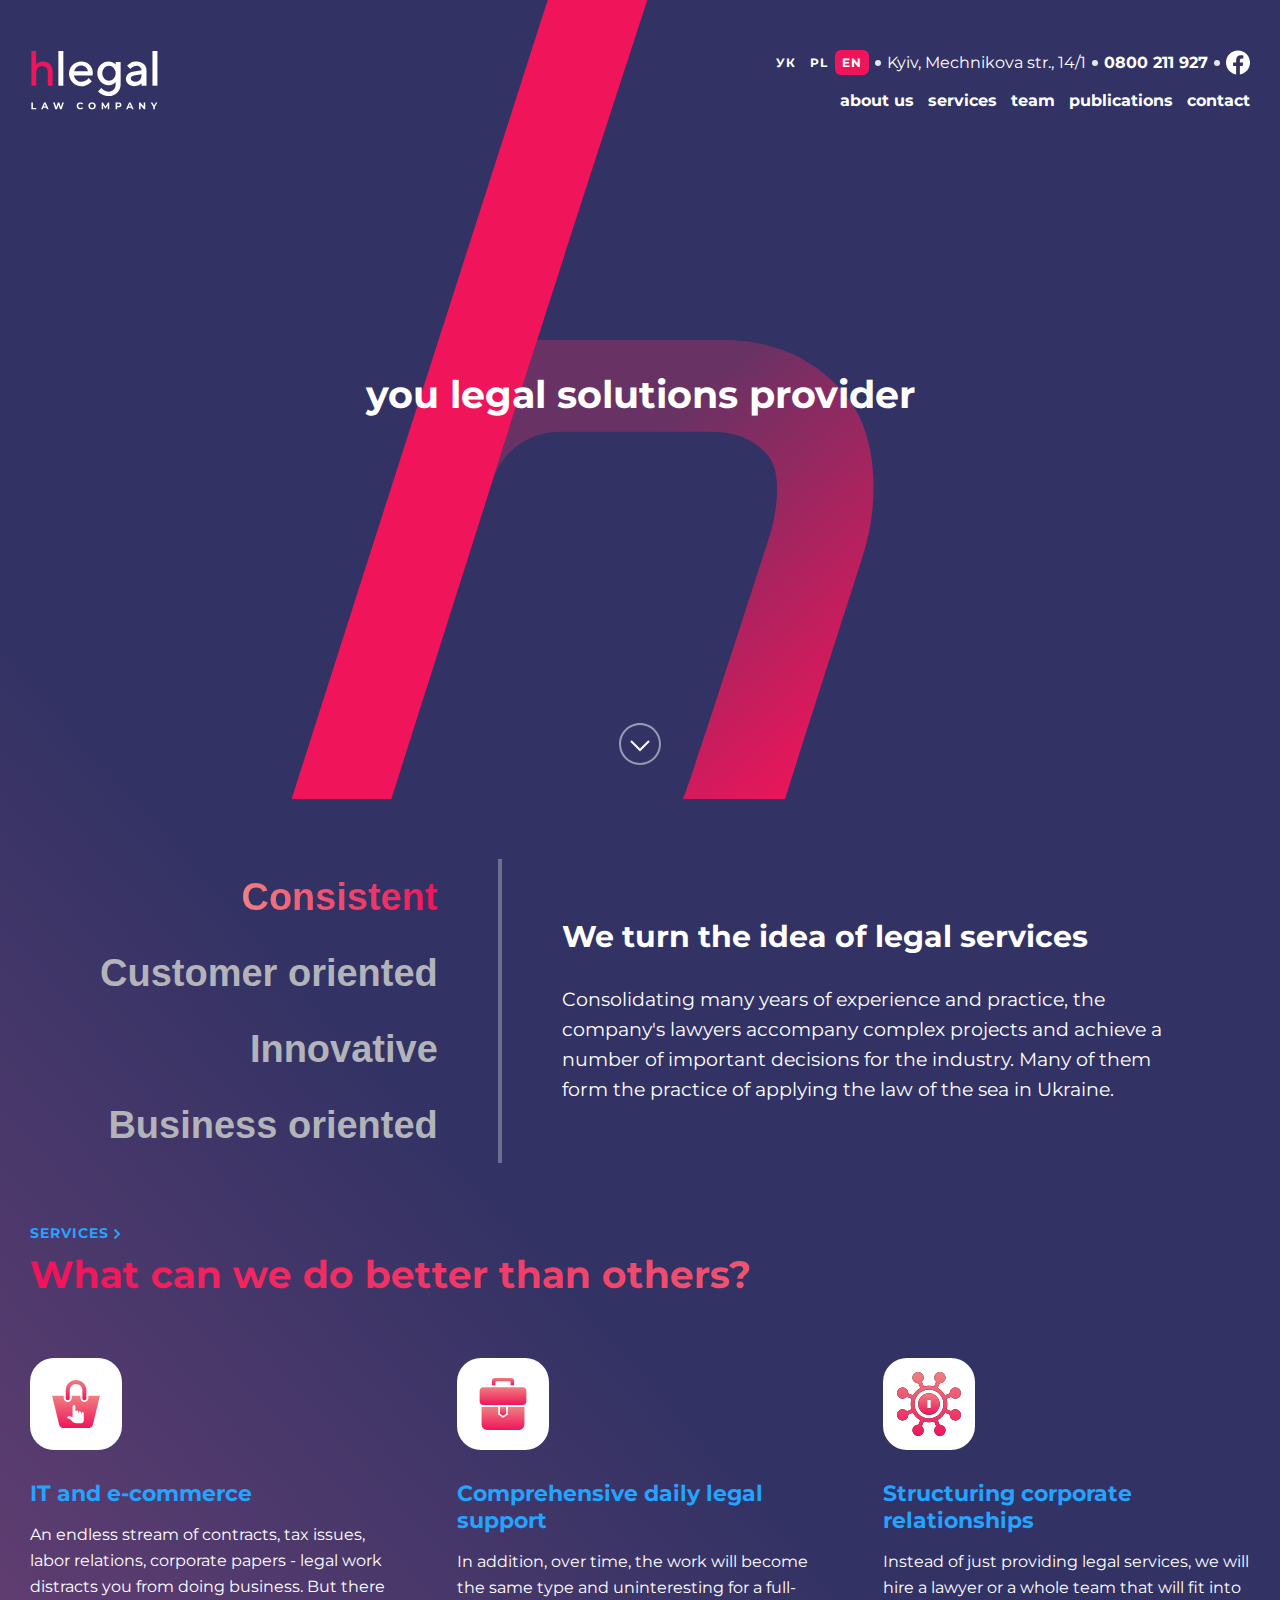
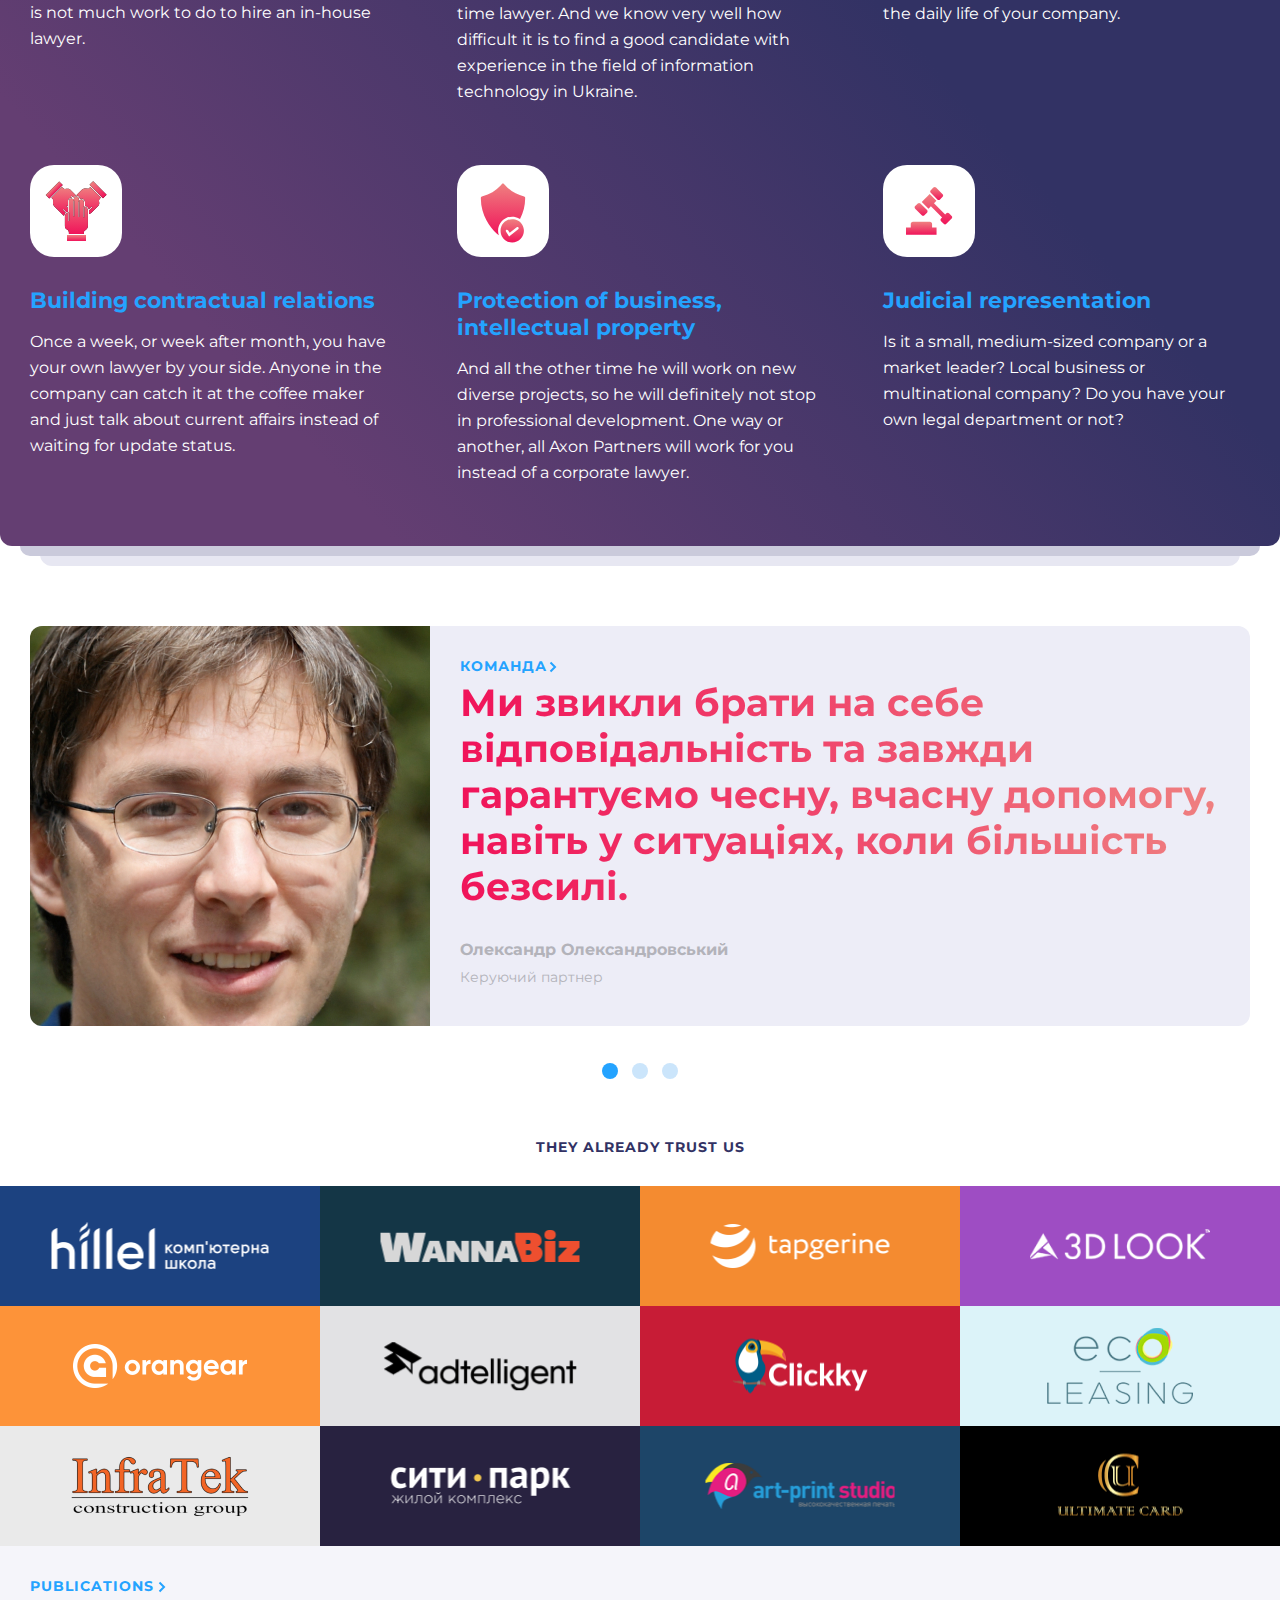
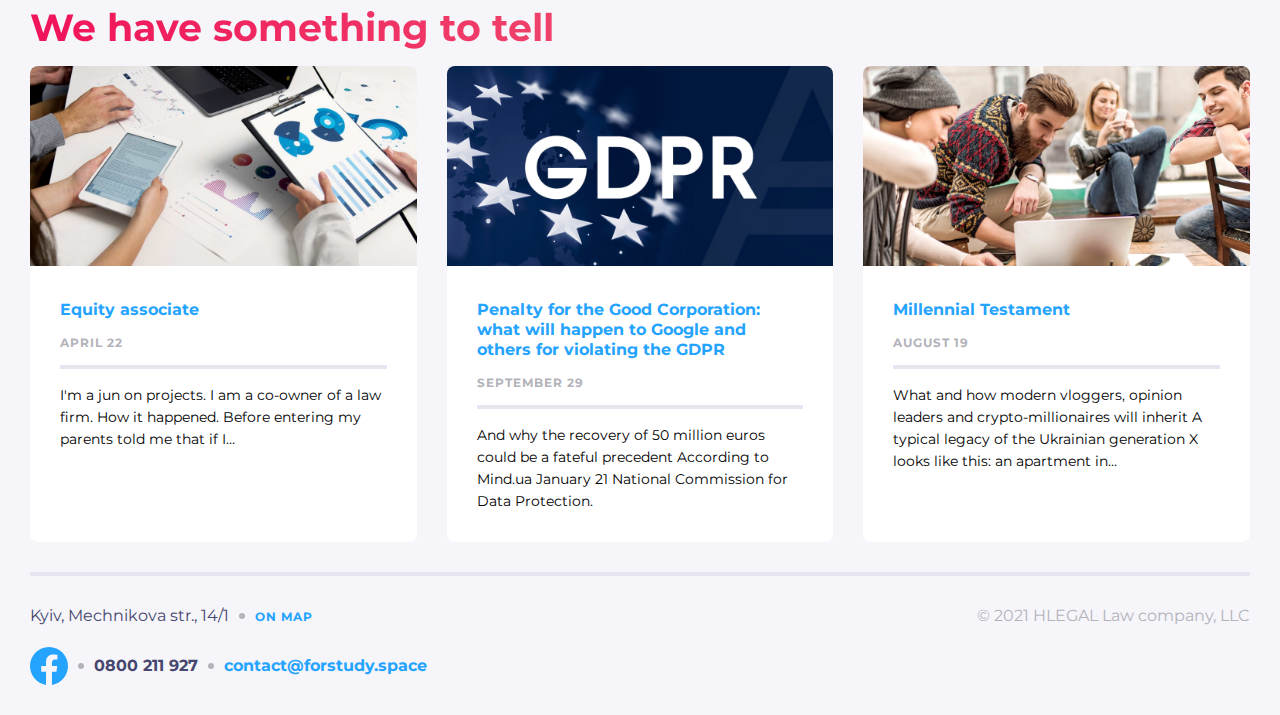
==== app/index.html @ 71f4fd81 "first commit" ====
<!DOCTYPE html>
<html lang="en">
    <head>
        <meta charset="UTF-8" />
        <meta http-equiv="X-UA-Compatible" content="IE=edge" />
        <meta name="viewport" content="width=device-width, initial-scale=1.0" />
        <link rel="stylesheet" href="css/style.css" />
        <title>hlegal</title>
    </head>
    <body class="body">
        <div class="top-gradient-wrap top-gradient-wrap_img">
            <header class="header header_on-dark container container_md">
                <div class="header__top-line header__top-line_on-dark">
                    <ul class="header__lang">
                        <li class="header__lang-item">
                            <a
                                class="header__lang-link header__lang-link_on-dark"
                                href="#"
                                >ук</a
                            >
                        </li>
                        <li class="header__lang-item">
                            <a
                                class="header__lang-link header__lang-link_on-dark"
                                href="#"
                                >pl</a
                            >
                        </li>
                        <li class="header__lang-item">
                            <a
                                class="header__lang-link header__lang-link_on-dark active"
                                href="#"
                                >en</a
                            >
                        </li>
                    </ul>
                    <div
                        class="dot-separator address address_white header__address"
                    >
                        Kyiv, Mechnikova str., 14/1
                    </div>
                    <div class="dot-separator">
                        <a href="tel:0800211927" class="phone phone_white"
                            >0800 211 927</a
                        >
                    </div>
                    <div class="dot-separator header__fb-icon">
                        <a href="#">
                            <svg
                                width="24"
                                height="25"
                                viewBox="0 0 24 25"
                                fill="none"
                                xmlns="http://www.w3.org/2000/svg"
                            >
                                <path
                                    d="M24 12.5733C24 5.90541 18.6274 0.5 12 0.5C5.37258 0.5 0 5.90541 0 12.5733C0 18.5995 4.38823 23.5943 10.125 24.5V16.0633H7.07813V12.5733H10.125V9.91343C10.125 6.88755 11.9165 5.21615 14.6576 5.21615C15.9705 5.21615 17.3438 5.45195 17.3438 5.45195V8.42313H15.8306C14.3399 8.42313 13.875 9.35379 13.875 10.3086V12.5733H17.2031L16.6711 16.0633H13.875V24.5C19.6118 23.5943 24 18.5995 24 12.5733Z"
                                    fill="white"
                                />
                            </svg>
                        </a>
                    </div>
                </div>
                <div class="header__logo-box">
                    <a href="index.html" class="header__logo">
                        <img
                            class="img-responsive"
                            src="img/logo-white.svg"
                            alt="logo"
                        />
                    </a>
                </div>
                <nav class="header__menu">
                    <button
                        type="button"
                        class="btn-burger btn-burger_white"
                    ></button>
                    <div class="header__menu-list">
                        <ul class="header__menu-list-wrap">
                            <li class="header__menu-item header__menu-item_pt">
                                <a
                                    class="header__menu-link header__menu-link_on-dark"
                                    href="about.html"
                                    >about us</a
                                >
                            </li>
                            <li class="header__menu-item">
                                <a
                                    class="header__menu-link header__menu-link_on-dark"
                                    href="services.html"
                                    >services</a
                                >
                            </li>
                            <li class="header__menu-item">
                                <a
                                    class="header__menu-link header__menu-link_on-dark"
                                    href="team.html"
                                    >team</a
                                >
                            </li>
                            <li class="header__menu-item">
                                <a
                                    class="header__menu-link header__menu-link_on-dark"
                                    href="#"
                                    >publications</a
                                >
                            </li>
                            <li class="header__menu-item header__menu-item_pb">
                                <a
                                    class="header__menu-link header__menu-link_on-dark"
                                    href="contact.html"
                                    >contact</a
                                >
                            </li>
                        </ul>
                    </div>
                </nav>
            </header>
            <div class="container container_sm">
                <section class="top-section">
                    <h1 class="top-section__title">
                        you legal solutions provider
                    </h1>
                    <a class="top-section__scroll-link" href="#qualities">
                        <svg
                            width="42"
                            height="42"
                            viewBox="0 0 42 42"
                            fill="none"
                            xmlns="http://www.w3.org/2000/svg"
                        >
                            <g clip-path="url(#clip0_22728_11883)">
                                <path
                                    class="path"
                                    opacity="0.5"
                                    fill-rule="evenodd"
                                    clip-rule="evenodd"
                                    d="M21 40C31.4934 40 40 31.4934 40 21C40 10.5066 31.4934 2 21 2C10.5066 2 2 10.5066 2 21C2 31.4934 10.5066 40 21 40ZM21 42C32.598 42 42 32.598 42 21C42 9.40202 32.598 0 21 0C9.40202 0 0 9.40202 0 21C0 32.598 9.40202 42 21 42Z"
                                    fill="white"
                                />
                                <path
                                    class="path"
                                    fill-rule="evenodd"
                                    clip-rule="evenodd"
                                    d="M11.293 18.7072L12.7072 17.293L21.0001 25.5859L29.293 17.293L30.7072 18.7072L21.0001 28.4143L11.293 18.7072Z"
                                    fill="white"
                                />
                            </g>
                            <defs>
                                <clipPath id="clip0_22728_11883">
                                    <rect width="42" height="42" fill="white" />
                                </clipPath>
                            </defs>
                        </svg>
                    </a>
                </section>
                <section class="qualities" id="qualities">
                    <h2 class="visually-hidden">Our qualities</h2>
                    <div class="qualities__tab-switcher">
                        <button class="qualities__button active" type="button">
                            Consistent
                        </button>
                        <button class="qualities__button" type="button">
                            Customer oriented
                        </button>
                        <button class="qualities__button" type="button">
                            Innovative
                        </button>
                        <button class="qualities__button" type="button">
                            Business oriented
                        </button>
                    </div>
                    <div class="qualities__tab-content-wrap">
                        <article class="qualities__tab-content active">
                            <h3 class="qualities__tab-title">
                                We turn the idea of legal services
                            </h3>
                            <p class="qualities__tab-text">
                                Consolidating many years of experience and
                                practice, the company's lawyers accompany
                                complex projects and achieve a number of
                                important decisions for the industry. Many of
                                them form the practice of applying the law of
                                the sea in Ukraine.
                            </p>
                        </article>
                        <article class="qualities__tab-content">
                            <h3 class="qualities__tab-title">
                                We turn the idea of legal services
                            </h3>
                            <p class="qualities__tab-text">
                                Consolidating many years of experience and
                                practice, the company's lawyers accompany
                                complex projects and achieve a number of
                                important decisions for the industry. Many of
                                them form the practice of applying the law of
                                the sea in Ukraine.
                            </p>
                        </article>
                        <article class="qualities__tab-content">
                            <h3 class="qualities__tab-title">
                                We turn the idea of legal services
                            </h3>
                            <p class="qualities__tab-text">
                                Consolidating many years of experience and
                                practice, the company's lawyers accompany
                                complex projects and achieve a number of
                                important decisions for the industry. Many of
                                them form the practice of applying the law of
                                the sea in Ukraine.
                            </p>
                        </article>
                        <article class="qualities__tab-content">
                            <h3 class="qualities__tab-title">
                                We turn the idea of legal services
                            </h3>
                            <p class="qualities__tab-text">
                                Consolidating many years of experience and
                                practice, the company's lawyers accompany
                                complex projects and achieve a number of
                                important decisions for the industry. Many of
                                them form the practice of applying the law of
                                the sea in Ukraine.
                            </p>
                        </article>
                    </div>
                </section>
                <section class="services">
                    <a class="arrow-link" href="services.html">Services</a>
                    <h2 class="title title_gradient services__title">
                        What can we do better than others?
                    </h2>
                    <ul class="services__wrap">
                        <li class="services__item">
                            <div class="services-icon services-icon_01">
                                <a
                                    class="services__item-link"
                                    href="ecommerce.html"
                                    >IT and e-commerce</a
                                >
                            </div>
                            <p class="services__text">
                                An endless stream of contracts, tax issues,
                                labor relations, corporate papers - legal work
                                distracts you from doing business. But there is
                                not much work to do to hire an in-house lawyer.
                            </p>
                        </li>
                        <li class="services__item">
                            <div class="services-icon services-icon_02">
                                <a class="services__item-link" href="#"
                                    >Comprehensive daily legal support</a
                                >
                            </div>
                            <p class="services__text">
                                In addition, over time, the work will become the
                                same type and uninteresting for a full-time
                                lawyer. And we know very well how difficult it
                                is to find a good candidate with experience in
                                the field of information technology in Ukraine.
                            </p>
                        </li>
                        <li class="services__item">
                            <div class="services-icon services-icon_03">
                                <a class="services__item-link" href="#"
                                    >Structuring corporate relationships</a
                                >
                            </div>
                            <p class="services__text">
                                Instead of just providing legal services, we
                                will hire a lawyer or a whole team that will fit
                                into the daily life of your company.
                            </p>
                        </li>
                        <li class="services__item">
                            <div class="services-icon services-icon_04">
                                <a class="services__item-link" href="#"
                                    >Building contractual relations</a
                                >
                            </div>
                            <p class="services__text">
                                Once a week, or week after month, you have your
                                own lawyer by your side. Anyone in the company
                                can catch it at the coffee maker and just talk
                                about current affairs instead of waiting for
                                update status.
                            </p>
                        </li>
                        <li class="services__item">
                            <div class="services-icon services-icon_05">
                                <a class="services__item-link" href="#"
                                    >Protection of business, intellectual
                                    property</a
                                >
                            </div>
                            <p class="services__text">
                                And all the other time he will work on new
                                diverse projects, so he will definitely not stop
                                in professional development. One way or another,
                                all Axon Partners will work for you instead of a
                                corporate lawyer.
                            </p>
                        </li>
                        <li class="services__item">
                            <div class="services-icon services-icon_06">
                                <a class="services__item-link" href="#"
                                    >Judicial representation</a
                                >
                            </div>
                            <p class="services__text">
                                Is it a small, medium-sized company or a market
                                leader? Local business or multinational company?
                                Do you have your own legal department or not?
                            </p>
                        </li>
                    </ul>
                </section>
            </div>
        </div>
        <main>
            <section class="team container container_sm">
                <h2 class="visually-hidden">Команда</h2>
                <ul class="team__slider">
                    <li class="team__slider-item active">
                        <img
                            class="team__slider-img img-fit-cover"
                            src="img/team-1.jpg"
                            alt="photo of a man"
                        />
                        <div class="team__slider-content">
                            <a class="arrow-link arrow-link_no-marg" href="#"
                                >Команда</a
                            >
                            <p class="title title_gradient team__slider-text">
                                Ми звикли брати на себе відповідальність та
                                завжди гарантуємо чесну, вчасну допомогу, навіть
                                у ситуаціях, коли більшість безсилі.
                            </p>
                            <p class="team__person-name">
                                Олександр Олександровський
                            </p>
                            <p class="team__person-info">Керуючий партнер</p>
                        </div>
                    </li>
                    <li class="team__slider-item">
                        <img
                            class="team__slider-img img-fit-cover"
                            src="img/team-1.jpg"
                            alt="photo of a man"
                        />
                        <div class="team__slider-content">
                            <a class="arrow-link arrow-link_no-marg" href="#"
                                >Команда</a
                            >
                            <p class="team__slider-text">
                                Ми звикли брати на себе відповідальність та
                                завжди гарантуємо чесну, вчасну допомогу, навіть
                                у ситуаціях, коли більшість безсилі.
                            </p>
                            <p class="team__person-name">
                                Олександр Олександровський
                            </p>
                            <p class="team__person-info">Керуючий партнер</p>
                        </div>
                    </li>
                    <li class="team__slider-item">
                        <img
                            class="team__slider-img img-fit-cover"
                            src="img/team-1.jpg"
                            alt="photo of a man"
                        />
                        <div class="team__slider-content">
                            <a class="arrow-link arrow-link_no-marg" href="#"
                                >Команда</a
                            >
                            <p class="team__slider-text">
                                Ми звикли брати на себе відповідальність та
                                завжди гарантуємо чесну, вчасну допомогу, навіть
                                у ситуаціях, коли більшість безсилі.
                            </p>
                            <p class="team__person-name">
                                Олександр Олександровський
                            </p>
                            <p class="team__person-info">Керуючий партнер</p>
                        </div>
                    </li>
                </ul>
                <ul class="dots">
                    <li class="dots__item active">
                        <button class="dots__button" type="button">1</button>
                    </li>
                    <li class="dots__item">
                        <button class="dots__button" type="button">2</button>
                    </li>
                    <li class="dots__item">
                        <button class="dots__button" type="button">3</button>
                    </li>
                </ul>
            </section>
            <section class="clients container container_lg">
                <h2 class="title title_sm-uppercase">They already trust us</h2>
                <ul class="clients__list">
                    <li class="clients__item clients__item_01">
                        <img
                            class="clients__img-logo img-responsive"
                            src="img/hillel-logo.png"
                            width="217px"
                            height="48px"
                            alt="logo of Hillel"
                        />
                    </li>
                    <li class="clients__item clients__item_02">
                        <img
                            class="clients__img-logo img-responsive"
                            src="img/wannabiz-logo.png"
                            width="199px"
                            height="32px"
                            alt="logo of WannaBiz"
                        />
                    </li>
                    <li class="clients__item clients__item_03">
                        <img
                            class="clients__img-logo img-responsive"
                            src="img/tapgerine-logo.png"
                            width="179px"
                            height="44px"
                            alt="logo of Tapgerine"
                        />
                    </li>
                    <li class="clients__item clients__item_04">
                        <img
                            class="clients__img-logo img-responsive"
                            src="img/3dlook-logo.png"
                            width="180px"
                            height="42px"
                            alt="logo of 3D LOOK"
                        />
                    </li>
                    <li class="clients__item clients__item_05">
                        <img
                            class="clients__img-logo img-responsive"
                            src="img/orangear-logo.png"
                            width="174px"
                            height="44px"
                            alt="logo of Orangear"
                        />
                    </li>
                    <li class="clients__item clients__item_06">
                        <img
                            class="clients__img-logo img-responsive"
                            src="img/adtelligent-logo.png"
                            width="194px"
                            height="48px"
                            alt="logo of Adtelligent"
                        />
                    </li>
                    <li class="clients__item clients__item_07 hide">
                        <img
                            class="clients__img-logo img-responsive"
                            src="img/clickky-logo.png"
                            width="138px"
                            height="61px"
                            alt="logo of Clickky"
                        />
                    </li>
                    <li class="clients__item clients__item_08 hide">
                        <img
                            class="clients__img-logo img-responsive"
                            src="img/ecoleasing-logo.png"
                            width="146px"
                            height="76px"
                            alt="logo of Eco Leasing"
                        />
                    </li>
                    <li class="clients__item clients__item_09 hide">
                        <img
                            class="clients__img-logo img-responsive"
                            src="img/infratek-logo.png"
                            width="182px"
                            height="60px"
                            alt="logo of InfraTek"
                        />
                    </li>
                    <li class="clients__item clients__item_10 hide">
                        <img
                            class="clients__img-logo img-responsive"
                            src="img/citypark-logo.png"
                            width="181px"
                            height="38px"
                            alt="logo of City Park"
                        />
                    </li>
                    <li class="clients__item clients__item_11 hide">
                        <img
                            class="clients__img-logo img-responsive"
                            src="img/artprint-logo.png"
                            width="189px"
                            height="46px"
                            alt="logo of Art-Print Studio"
                        />
                    </li>
                    <li class="clients__item clients__item_12 hide">
                        <img
                            class="clients__img-logo img-responsive"
                            src="img/ultimate-logo.png"
                            width="152px"
                            height="95px"
                            alt="logo of Ultimate Card"
                        />
                    </li>
                </ul>
            </section>
            <section class="publications">
                <div class="container container_sm">
                    <a href="#" class="arrow-link">Publications</a>
                    <h2 class="title title_gradient publications__title">
                        We have something to tell
                    </h2>
                    <ul class="publications__list">
                        <li class="publications__item-wrap">
                            <div class="publications__item">
                                <img
                                    class="publications__img img-fit-cover"
                                    src="img/publication-1.jpg"
                                    width="1000px"
                                    height="600px"
                                    alt="image of people working on a team project"
                                />
                                <div class="publications__text-wrap">
                                    <a href="" class="publications__link"
                                        >Equity associate</a
                                    >
                                    <p class="publications__date">April 22</p>
                                    <p class="publications__text">
                                        I'm a jun on projects. I am a co-owner
                                        of a law firm. How it happened. Before
                                        entering my parents told me that if I…
                                    </p>
                                </div>
                            </div>
                        </li>
                        <li class="publications__item-wrap">
                            <div class="publications__item">
                                <img
                                    class="publications__img img-fit-cover"
                                    src="img/publication-2.jpg"
                                    width="1000px"
                                    height="600px"
                                    alt="GDPR text"
                                />
                                <div class="publications__text-wrap">
                                    <a href="" class="publications__link"
                                        >Penalty for the Good Corporation: what
                                        will happen to Google and others for
                                        violating the GDPR</a
                                    >
                                    <p class="publications__date">
                                        September 29
                                    </p>
                                    <p class="publications__text">
                                        And why the recovery of 50 million euros
                                        could be a fateful precedent According
                                        to Mind.ua January 21 National
                                        Commission for Data Protection.
                                    </p>
                                </div>
                            </div>
                        </li>
                        <li
                            class="publications__item-wrap publications__item-wrap_03"
                        >
                            <div class="publications__item">
                                <img
                                    class="publications__img img-fit-cover"
                                    src="img/publication-3.jpg"
                                    width="1000px"
                                    height="600px"
                                    alt="image of people working on a team project"
                                />
                                <div class="publications__text-wrap">
                                    <a href="" class="publications__link"
                                        >Millennial Testament</a
                                    >
                                    <p class="publications__date">August 19</p>
                                    <p class="publications__text">
                                        What and how modern vloggers, opinion
                                        leaders and crypto-millionaires will
                                        inherit A typical legacy of the
                                        Ukrainian generation X looks like this:
                                        an apartment in…
                                    </p>
                                </div>
                            </div>
                        </li>
                    </ul>
                </div>
            </section>
        </main>
        <footer class="footer">
            <div class="container container_sm">
                <div class="footer__box">
                    <div class="footer__wrap">
                        <div class="footer__address-item">
                            <p class="address address_dark-blue">
                                Kyiv, Mechnikova str., 14/1
                            </p>
                            <div
                                class="dot-separator dot-separator_dark-grey footer__map-link"
                            >
                                <a href="#">On map</a>
                            </div>
                        </div>
                        <div class="footer__contact-item">
                            <div class="footer__fb-link">
                                <a href="#">
                                    <svg
                                        width="38"
                                        height="38"
                                        viewBox="0 0 38 38"
                                        fill="none"
                                        xmlns="http://www.w3.org/2000/svg"
                                    >
                                        <g clip-path="url(#clip0_22721_8205)">
                                            <path
                                                d="M38 19.1161C38 8.55857 29.4934 0 19 0C8.50658 0 0 8.55857 0 19.1161C0 28.6575 6.94803 36.5659 16.0312 38V24.6419H11.207V19.1161H16.0312V14.9046C16.0312 10.1136 18.8678 7.46723 23.2078 7.46723C25.2866 7.46723 27.4609 7.84059 27.4609 7.84059V12.545H25.0651C22.7048 12.545 21.9688 14.0185 21.9688 15.5302V19.1161H27.2383L26.3959 24.6419H21.9688V38C31.052 36.5659 38 28.6575 38 19.1161Z"
                                                fill="#24A3FF"
                                            />
                                        </g>
                                        <defs>
                                            <clipPath id="clip0_22721_8205">
                                                <rect
                                                    width="38"
                                                    height="38"
                                                    fill="white"
                                                />
                                            </clipPath>
                                        </defs>
                                    </svg>
                                </a>
                            </div>
                            <div class="dot-separator dot-separator_dark-grey">
                                <a
                                    href="tel:0800211927"
                                    class="phone phone_dark-blue footer__phone"
                                    >0800 211 927</a
                                >
                            </div>
                            <div class="dot-separator dot-separator_dark-grey">
                                <a
                                    href="mailto:contact@forstudy.space"
                                    class="email email_sm"
                                    >contact@forstudy.space</a
                                >
                            </div>
                        </div>
                        <p class="footer__copyright-text">
                            © 2021 HLEGAL Law company, LLC
                        </p>
                    </div>
                </div>
            </div>
        </footer>
    </body>
</html>
---- app/css/style.css ----
@font-face {
  font-family: "Montserrat";
  font-style: normal;
  font-weight: 400;
  src: local(""), url("../fonts/montserrat-v25-latin_cyrillic-regular.woff2") format("woff2"), url("../fonts/montserrat-v25-latin_cyrillic-regular.woff") format("woff");
}

@font-face {
  font-family: "Montserrat";
  font-style: normal;
  font-weight: 700;
  src: local(""), url("../fonts/montserrat-v25-latin_cyrillic-700.woff2") format("woff2"), url("../fonts/montserrat-v25-latin_cyrillic-700.woff") format("woff");
}

@font-face {
  font-family: "Montserrat";
  font-style: italic;
  font-weight: 400;
  src: local(""), url("../fonts/montserrat-v25-latin_cyrillic-italic.woff2") format("woff2"), url("../fonts/montserrat-v25-latin_cyrillic-italic.woff") format("woff");
}

@font-face {
  font-family: "Montserrat";
  font-style: italic;
  font-weight: 700;
  src: local(""), url("../fonts/montserrat-v25-latin_cyrillic-700italic.woff2") format("woff2"), url("../fonts/montserrat-v25-latin_cyrillic-700italic.woff") format("woff");
}

* {
  -webkit-box-sizing: border-box;
          box-sizing: border-box;
  margin: 0;
}

html {
  scroll-behavior: smooth;
}

html,
body {
  width: 100%;
}

.body {
  font-family: "Montserrat", "Arial", sans-serif;
  font-style: normal;
  font-weight: 700;
  min-width: 375px;
  display: grid;
  grid-template-rows: -webkit-min-content 1fr -webkit-min-content;
  grid-template-rows: min-content 1fr min-content;
}

.container {
  margin: 0 auto;
  max-width: 1320px;
  min-width: 375px;
  width: 100%;
}

.container_xs {
  padding: 0 60px;
}

.container_sm {
  padding: 0 30px;
}

.container_md {
  padding: 0 15px;
}

@media (min-width: 768px) {
  .container_md {
    padding: 0 30px;
  }
}

.container_lg {
  max-width: 1720px;
}

.img-responsive {
  height: auto;
  max-width: 100%;
}

.img-fit-cover {
  width: 100%;
  -o-object-fit: cover;
     object-fit: cover;
}

.visually-hidden {
  position: absolute;
  width: 1px;
  height: 1px;
  margin: -1px;
  border: 0;
  padding: 0;
  clip: rect(0 0 0 0);
  overflow: hidden;
}

a {
  color: #24a3ff;
  text-decoration: none;
  -webkit-transition-duration: 300ms;
          transition-duration: 300ms;
  -webkit-transition-property: color;
  transition-property: color;
}

a:hover {
  color: #f0145a;
}

.btn-burger {
  background-color: transparent;
  border: none;
  width: 32px;
  height: 32px;
}

.btn-burger:active {
  border-radius: 8px;
}

.btn-burger:focus {
  background-image: url(../img/close-menu.svg);
}

.btn-burger_white {
  background-image: url(../img/hamburger-white.svg);
}

.btn-burger_white:active {
  background-color: rgba(255, 255, 255, 0.2);
}

.btn-burger_dark {
  background-image: url(../img/Hamburger-dark.svg);
}

.btn-burger_dark:active {
  background-color: #e6e6f0;
}

@media (min-width: 768px) {
  .btn-burger {
    display: none;
  }
}

.btn {
  display: block;
  margin: 0 auto;
  background-color: #24a3ff;
  -webkit-box-shadow: 0px 0px 20px rgba(36, 163, 255, 0.5);
          box-shadow: 0px 0px 20px rgba(36, 163, 255, 0.5);
  border: none;
  border-radius: 12px;
  color: #ffffff;
  cursor: pointer;
  font-size: 16px;
  line-height: 20px;
  padding: 18px 30px;
  text-align: center;
  -webkit-transition-duration: 300ms;
          transition-duration: 300ms;
  -webkit-transition-property: background-color;
  transition-property: background-color;
}

.btn:hover {
  background-color: #0085ff;
}

.btn:active {
  background-color: #006ccf;
}

.btn_block {
  display: block;
  width: 100%;
}

@media (min-width: 768px) {
  .dot-separator {
    display: -webkit-inline-box;
    display: -ms-inline-flexbox;
    display: inline-flex;
    -webkit-box-align: center;
        -ms-flex-align: center;
            align-items: center;
  }
  .dot-separator::before {
    content: "";
    background-color: #e6e6f0;
    border-radius: 50%;
    width: 6px;
    height: 6px;
    margin: 0 6px;
  }
  .dot-separator_dark-grey::before {
    background-color: #b3b3ba;
    margin: 0 10px;
  }
}

.address {
  line-height: 20px;
  font-size: 16px;
  font-weight: 400;
}

.address_white {
  color: #ffffff;
}

.address_grey {
  color: #b3b3ba;
}

.address_dark-blue {
  color: #46466e;
}

.phone {
  font-size: 16px;
  line-height: 20px;
}

.phone_white {
  color: #ffffff;
}

.phone_grey {
  color: #b3b3ba;
}

.phone_dark-blue {
  color: #46466e;
}

.email_sm {
  font-size: 16px;
  line-height: 20px;
}

.email_lg {
  font-size: 21px;
  line-height: 30px;
}

.top-gradient-wrap {
  background: linear-gradient(228.57deg, #323264 11.93%, #323264 57.17%, #643e72 87.46%) no-repeat center;
  background-size: cover;
  position: relative;
  border-radius: 0 0 12px 12px;
  margin-bottom: 20px;
}

.top-gradient-wrap::after {
  content: "";
  position: absolute;
  bottom: -10px;
  left: 20px;
  right: 20px;
  background-color: #cacadb;
  border-radius: 0 0 12px 12px;
  height: 10px;
}

.top-gradient-wrap::before {
  content: "";
  position: absolute;
  bottom: -20px;
  left: 40px;
  right: 40px;
  background-color: #e7e7f2;
  border-radius: 0 0 12px 12px;
  height: 20px;
}

.top-gradient-wrap_img {
  background: url(../img/h-symbol.svg) no-repeat center top, linear-gradient(228.57deg, #323264 11.93%, #323264 57.17%, #643e72 87.46%);
  background-size: 523px 600px, cover;
}

@media (min-width: 768px) {
  .top-gradient-wrap_img {
    background-size: 893px 1024px, cover;
  }
}

@media (min-width: 992px) {
  .top-gradient-wrap_img {
    background-size: 669px 768px, cover;
  }
}

@media (min-width: 1201px) {
  .top-gradient-wrap_img {
    background-size: 697px 799px, cover;
  }
}

.breadcrumbs {
  color: #323264;
  display: -webkit-inline-box;
  display: -ms-inline-flexbox;
  display: inline-flex;
  font-size: 20px;
  font-weight: 400;
  line-height: 24px;
}

.breadcrumbs::before {
  content: "";
  background-image: url(../img/slash.svg);
  width: 12px;
  height: 26px;
  margin: 0 4px;
}

.breadcrumbs_white {
  color: #ffffff;
}

@media (min-width: 768px) {
  .breadcrumbs {
    font-size: 36px;
    line-height: 44px;
  }
  .breadcrumbs::before {
    width: 21px;
    height: 47px;
    background-size: 21px 47px;
  }
}

.arrow-link {
  display: -webkit-inline-box;
  display: -ms-inline-flexbox;
  display: inline-flex;
  -webkit-box-align: center;
      -ms-flex-align: center;
          align-items: center;
  color: #24a3ff;
  font-size: 14px;
  letter-spacing: 1px;
  line-height: 17px;
  text-transform: uppercase;
}

.arrow-link::after {
  content: "";
  background-image: url(../img/arrow-icon.svg);
  background-position: center center;
  background-repeat: no-repeat;
  margin-left: 2px;
  width: 12px;
  height: 12px;
  -webkit-transition-duration: 300ms;
          transition-duration: 300ms;
  -webkit-transition-property: background-image;
  transition-property: background-image;
}

.arrow-link_no-marg::after {
  margin-left: 0;
}

.arrow-link:hover {
  color: #f0145a;
}

.arrow-link:hover::after {
  background-image: url(../img/arrow-icon-hover.svg);
}

.title {
  font-weight: 700;
}

.title_gradient {
  font-size: 30px;
  font-weight: 700;
  line-height: 37px;
}

@media (min-width: 768px) {
  .title_gradient {
    font-size: 38px;
    line-height: 46px;
  }
}

.title_sm-uppercase {
  color: #323264;
  font-size: 14px;
  letter-spacing: 1px;
  line-height: 17px;
  padding-bottom: 30px;
  text-align: center;
  text-transform: uppercase;
}

.title_sm {
  font-size: 16px;
  line-height: 20px;
}

.title_md {
  font-size: 22px;
  line-height: 27px;
}

.title_white {
  color: #ffffff;
}

.title_dark {
  color: #323264;
}

.services-icon::before {
  content: "";
  display: block;
  background-color: #ffffff;
  background-position: center center;
  background-repeat: no-repeat;
  border-radius: 24px;
  margin-bottom: 30px;
  width: 92px;
  height: 92px;
  pointer-events: none;
}

.services-icon_01::before {
  background-image: url(../img/ecommerce-icon.svg);
}

.services-icon_02::before {
  background-image: url(../img/support-icon.svg);
}

.services-icon_03::before {
  background-image: url(../img/corporate-icon.svg);
}

.services-icon_04::before {
  background-image: url(../img/trust-icon.svg);
}

.services-icon_05::before {
  background-image: url(../img/protection-icon.svg);
}

.services-icon_06::before {
  background-image: url(../img/court-icon.svg);
}

.services-icon_main {
  display: -webkit-box;
  display: -ms-flexbox;
  display: flex;
  -webkit-box-orient: vertical;
  -webkit-box-direction: normal;
      -ms-flex-direction: column;
          flex-direction: column;
  -webkit-box-align: center;
      -ms-flex-align: center;
          align-items: center;
}

.services-icon_main::before {
  margin-bottom: 28px;
}

.dots {
  display: -webkit-box;
  display: -ms-flexbox;
  display: flex;
  -webkit-box-pack: center;
      -ms-flex-pack: center;
          justify-content: center;
  list-style: none;
  padding-left: 0;
}

.dots__item {
  padding: 0 7px;
}

.dots__item.active .dots__button {
  background-color: #24a3ff;
}

.dots__button {
  cursor: pointer;
  background-color: #cbe5fb;
  border: none;
  border-radius: 50%;
  font-size: 0;
  width: 16px;
  height: 16px;
}

.dots__button:hover {
  background-color: #7cc8ff;
}

.header {
  display: grid;
  grid-template-columns: 1fr -webkit-min-content;
  grid-template-columns: 1fr min-content;
  grid-template-rows: -webkit-min-content -webkit-min-content;
  grid-template-rows: min-content min-content;
  -webkit-box-align: center;
      -ms-flex-align: center;
          align-items: center;
}

.header__address, .header__fb-icon {
  display: none;
}

.header__top-line {
  grid-column: 1 / -1;
  display: -webkit-box;
  display: -ms-flexbox;
  display: flex;
  -webkit-box-align: center;
      -ms-flex-align: center;
          align-items: center;
  -webkit-box-pack: justify;
      -ms-flex-pack: justify;
          justify-content: space-between;
  margin: 0 -15px;
  padding: 15px 15px;
}

.header__top-line_on-dark {
  background-color: rgba(245, 245, 250, 0.2);
}

.header__top-line_on-white {
  background-color: #f5f5fa;
}

.header__lang {
  display: -webkit-box;
  display: -ms-flexbox;
  display: flex;
  padding-left: 0;
  list-style: none;
}

.header__lang-item a.active {
  background-color: #f0145a;
  color: #ffffff;
}

.header__lang-link {
  display: block;
  font-size: 12px;
  letter-spacing: 1px;
  line-height: 15px;
  padding: 5px 7px;
  border-radius: 6px;
  text-decoration: none;
  text-transform: uppercase;
}

.header__lang-link_on-dark {
  color: #ffffff;
}

.header__lang-link_on-dark:hover {
  background-color: rgba(255, 255, 255, 0.2);
}

.header__lang-link_on-white {
  color: #b3b3ba;
}

.header__lang-link_on-white:hover {
  background-color: #f5f5fa;
}

.header__logo-box {
  display: -webkit-box;
  display: -ms-flexbox;
  display: flex;
  -webkit-box-align: start;
      -ms-flex-align: start;
          align-items: flex-start;
}

.header__menu {
  padding: 12px 0;
}

.header__menu-list {
  position: absolute;
  right: 0;
  top: 114px;
  width: 100%;
  overflow: auto;
  height: calc(100vh - 114px);
  display: none;
}

.header__menu-list-wrap {
  background-color: #ffffff;
  padding: 12px 12px;
  list-style: none;
}

.header__menu-item {
  padding: 7px 0;
}

.header__menu-link {
  display: block;
  background-color: #f5f5fa;
  border-radius: 12px;
  color: #24a3ff;
  font-size: 24px;
  line-height: 29px;
  padding: 7px 0;
  text-align: center;
}

.header__menu-link:active {
  background-color: #e6e6f0;
}

@media (min-width: 768px) {
  .header {
    grid-template-columns: 1fr;
    grid-template-rows: repeat(3, -webkit-min-content);
    grid-template-rows: repeat(3, min-content);
    padding-top: 50px;
  }
  .header__top-line {
    -webkit-box-pack: start;
        -ms-flex-pack: start;
            justify-content: flex-start;
    background-color: transparent;
    padding: 0 0 15px 0;
    margin: 0;
  }
  .header__address {
    display: -webkit-inline-box;
    display: -ms-inline-flexbox;
    display: inline-flex;
  }
  .header__fb-icon {
    display: -webkit-inline-box;
    display: -ms-inline-flexbox;
    display: inline-flex;
    font-size: 0;
  }
  .header__fb-icon a {
    display: block;
  }
  .header__fb-icon:hover path {
    fill: #f0145a;
  }
  .header__logo-box {
    padding: 30px 0;
  }
  .header__logo img {
    width: 130px;
    height: 60px;
  }
  .header__menu {
    padding: 0;
  }
  .header__menu-list {
    position: static;
    display: block;
    width: auto;
    height: auto;
    overflow: visible;
  }
  .header__menu-list-wrap {
    display: -webkit-box;
    display: -ms-flexbox;
    display: flex;
    background-color: transparent;
    margin: 0 -7px;
    padding: 0;
  }
  .header__menu-item {
    background-color: transparent;
    padding: 0 7px;
  }
  .header__menu-item a.active {
    border-bottom: 2px solid #f0145a;
    padding-bottom: 3px;
  }
  .header__menu-link {
    background-color: transparent;
    border-bottom: 2px solid transparent;
    font-size: 16px;
    line-height: 20px;
    padding: 0 0 3px;
    border-radius: 0;
  }
  .header__menu-link:active {
    background-color: transparent;
    border-bottom: 2px solid #f0145a;
    color: #f0145a;
  }
  .header__menu-link_on-dark {
    color: #ffffff;
  }
  .header__menu-link_on-white {
    color: #24a3ff;
  }
}

@media (min-width: 992px) {
  .header {
    -webkit-box-align: center;
        -ms-flex-align: center;
            align-items: center;
    grid-template-columns: 1fr auto;
    grid-template-rows: -webkit-min-content -webkit-min-content;
    grid-template-rows: min-content min-content;
  }
  .header__top-line {
    grid-column: 2 / 3;
    grid-row: 1 / 2;
    align-self: end;
    padding: 0 0 8px 0;
  }
  .header__logo-box {
    grid-column: 1 / 2;
    grid-row: 1 / -1;
    padding: 0;
  }
  .header__menu {
    -ms-flex-item-align: start;
        align-self: start;
    justify-self: end;
    padding: 8px 0 0 0;
  }
  .header__menu-link_on-dark:hover {
    border-bottom: 2px solid #ffffff;
  }
  .header__menu-link_on-white:hover {
    border-bottom: 2px solid #24a3ff;
  }
  .header__menu-link:active {
    border-bottom: 2px solid #f0145a;
  }
}

.footer {
  background-color: #f5f5fa;
  text-align: center;
}

.footer__box {
  padding: 30px 0;
  border-top: 4px solid #e6e6f0;
}

.footer__box_no-border {
  border-top: none;
}

.footer__address-item {
  display: -webkit-box;
  display: -ms-flexbox;
  display: flex;
  -webkit-box-align: center;
      -ms-flex-align: center;
          align-items: center;
  -webkit-box-orient: vertical;
  -webkit-box-direction: normal;
      -ms-flex-direction: column;
          flex-direction: column;
}

.footer__map-link {
  font-size: 12px;
  letter-spacing: 1px;
  line-height: 15px;
  text-transform: uppercase;
  padding-top: 10px;
}

.footer__contact-item {
  display: -webkit-box;
  display: -ms-flexbox;
  display: flex;
  -webkit-box-align: center;
      -ms-flex-align: center;
          align-items: center;
  -webkit-box-orient: vertical;
  -webkit-box-direction: normal;
      -ms-flex-direction: column;
          flex-direction: column;
  padding-top: 21px;
  padding-bottom: 30px;
}

.footer__fb-link {
  margin-bottom: 10px;
  font-size: 0;
}

.footer__fb-link a {
  display: block;
}

.footer__fb-link:hover path {
  fill: #f0145a;
}

.footer__phone {
  padding-bottom: 10px;
}

.footer__copyright-text {
  color: #b3b3ba;
  font-size: 16px;
  font-weight: 400;
  line-height: 20px;
}

@media (min-width: 768px) {
  .footer__wrap {
    max-width: 400px;
    margin: 0 auto;
  }
  .footer__address-item {
    -webkit-box-orient: horizontal;
    -webkit-box-direction: normal;
        -ms-flex-direction: row;
            flex-direction: row;
  }
  .footer__map-link {
    padding-top: 0;
  }
  .footer__contact-item {
    -webkit-box-orient: horizontal;
    -webkit-box-direction: normal;
        -ms-flex-direction: row;
            flex-direction: row;
  }
  .footer__fb-link {
    margin: 0;
  }
  .footer__phone {
    padding: 0;
  }
}

@media (min-width: 992px) {
  .footer {
    text-align: start;
  }
  .footer__wrap {
    display: grid;
    grid-template-columns: 1fr auto;
    grid-template-rows: -webkit-min-content -webkit-min-content;
    grid-template-rows: min-content min-content;
    max-width: none;
  }
  .footer__address-item {
    -webkit-box-pack: start;
        -ms-flex-pack: start;
            justify-content: flex-start;
  }
  .footer__contact-item {
    grid-column: -3 / -1;
    grid-row: 2 / -1;
    -webkit-box-pack: start;
        -ms-flex-pack: start;
            justify-content: flex-start;
    padding-bottom: 0;
  }
  .footer__copyright-text {
    grid-column: 2 / 3;
    grid-row: -3 / -2;
  }
}

.top-section {
  padding: 129px 0 30px;
}

.top-section__title {
  color: #ffffff;
  font-size: 38px;
  line-height: 46px;
  max-width: 417px;
  margin: 0 auto;
  padding: 0 0 159px 30px;
  text-align: center;
}

.top-section__scroll-link {
  display: block;
  margin: auto;
  width: 42px;
}

.top-section__scroll-link .path {
  -webkit-transition-duration: 300ms;
          transition-duration: 300ms;
  -webkit-transition-property: all;
  transition-property: all;
}

.top-section__scroll-link:hover .path {
  fill: #f0145a;
}

@media (min-width: 768px) {
  .top-section {
    padding: 264px 0 30px;
  }
  .top-section__title {
    padding: 0 0 417px 0;
    max-width: none;
  }
}

@media (min-width: 992px) {
  .top-section {
    padding: 240px 0 30px;
  }
  .top-section__title {
    padding: 0 0 289px 0;
  }
}

@media (min-width: 1200px) {
  .top-section {
    padding: 256px 0 30px;
  }
  .top-section__title {
    padding: 0 0 305px 0;
  }
}

.qualities {
  margin: 0 auto;
  max-width: 1080px;
  padding-top: 30px;
}

.qualities__tab-switcher {
  display: grid;
  grid-template-columns: repeat(4, -webkit-min-content);
  grid-template-columns: repeat(4, min-content);
  -webkit-column-gap: 30px;
     -moz-column-gap: 30px;
          column-gap: 30px;
  overflow: auto;
  width: calc(100vw - 60px);
  -ms-overflow-style: none;
  scrollbar-width: none;
  padding: 0 0 30px 0;
  margin: 0 0 30px 0;
  border-bottom: 4px solid rgba(255, 255, 255, 0.3);
}

.qualities__tab-switcher::-webkit-scrollbar {
  display: none;
}

.qualities__button {
  border: none;
  background-color: transparent;
  color: #b3b3ba;
  cursor: pointer;
  font-size: 30px;
  font-weight: 700;
  line-height: 37px;
  padding: 0;
  white-space: nowrap;
}

.qualities__button:active {
  background: linear-gradient(90.13deg, #ef8080 0.84%, #f0145a 99.96%);
  -webkit-background-clip: text;
  -webkit-text-fill-color: transparent;
  background-clip: text;
  text-fill-color: transparent;
}

.qualities__button.active {
  background: linear-gradient(90.13deg, #ef8080 0.84%, #f0145a 99.96%);
  -webkit-background-clip: text;
  -webkit-text-fill-color: transparent;
  background-clip: text;
  text-fill-color: transparent;
}

.qualities__tab-content {
  display: none;
}

.qualities__tab-content.active {
  display: block;
}

.qualities__tab-title {
  color: #ffffff;
  font-size: 20px;
  line-height: 24px;
  padding-bottom: 30px;
}

.qualities__tab-text {
  color: #ffffff;
  font-size: 19px;
  font-weight: 400;
  line-height: 30px;
}

@media (min-width: 768px) {
  .qualities {
    padding-top: 60px;
  }
  .qualities__tab-switcher {
    padding: 0 0 60px 0;
    margin: 0 0 60px 0;
  }
  .qualities__button {
    font-size: 38px;
    line-height: 46px;
  }
  .qualities__tab-title {
    font-size: 30px;
    line-height: 37px;
  }
}

@media (min-width: 992px) {
  .qualities {
    display: grid;
    grid-template-columns: -webkit-min-content 1fr;
    grid-template-columns: min-content 1fr;
    -webkit-box-align: center;
        -ms-flex-align: center;
            align-items: center;
  }
  .qualities__tab-switcher {
    display: -webkit-box;
    display: -ms-flexbox;
    display: flex;
    -webkit-box-orient: vertical;
    -webkit-box-direction: normal;
        -ms-flex-direction: column;
            flex-direction: column;
    -webkit-box-align: end;
        -ms-flex-align: end;
            align-items: flex-end;
    border-bottom: none;
    border-right: 4px solid rgba(255, 255, 255, 0.3);
    margin: 0 60px 0 0;
    padding: 0 60px 0 0;
    width: auto;
  }
  .qualities__button {
    margin: 15px 0;
  }
  .qualities__button:hover {
    background: linear-gradient(90.13deg, #ef8080 0.84%, #f0145a 99.96%);
    -webkit-background-clip: text;
    -webkit-text-fill-color: transparent;
    background-clip: text;
    text-fill-color: transparent;
  }
}

.services {
  padding-top: 30px;
  padding-bottom: 30px;
}

.services__title {
  background: linear-gradient(90.13deg, #f0145a 0.84%, #ef8080 99.96%);
  -webkit-background-clip: text;
  -webkit-text-fill-color: transparent;
  background-clip: text;
  text-fill-color: transparent;
  padding: 10px 0 26px 0;
}

.services__wrap {
  list-style: none;
  padding-left: 0;
}

.services__item-link {
  font-size: 22px;
  line-height: 27px;
}

.services__text {
  color: #ffffff;
  font-size: 16px;
  font-weight: 400;
  line-height: 26px;
  padding: 15px 0 30px 0;
}

@media (min-width: 768px) {
  .services {
    padding-top: 60px;
    padding-bottom: 60px;
  }
  .services__title {
    padding: 10px 0 60px 0;
  }
  .services__wrap {
    display: grid;
    grid-template-columns: 1fr 1fr;
    -webkit-column-gap: 60px;
       -moz-column-gap: 60px;
            column-gap: 60px;
    row-gap: 60px;
  }
  .services__text {
    padding: 15px 0 0 0;
  }
}

@media (min-width: 992px) {
  .services__wrap {
    grid-template-columns: repeat(3, 1fr);
  }
}

.team {
  padding-top: 30px;
  padding-bottom: 60px;
}

.team__slider {
  background-color: #ededf7;
  border-radius: 12px;
  list-style: none;
  padding-left: 0;
  margin-bottom: 30px;
}

.team__slider-item {
  display: none;
}

.team__slider-item.active {
  display: block;
}

.team__slider-img {
  border-radius: 12px 12px 0 0;
  height: 500px;
}

.team__slider-content {
  padding: 30px 30px;
}

.team__slider-text {
  background: linear-gradient(90.13deg, #f0145a 0.84%, #ef8080 99.96%);
  -webkit-background-clip: text;
  -webkit-text-fill-color: transparent;
  background-clip: text;
  text-fill-color: transparent;
  padding: 5px 0 30px 0;
}

.team__person-name {
  color: #b3b3ba;
  font-size: 16px;
  line-height: 20px;
  padding-bottom: 6px;
}

.team__person-info {
  color: #b3b3ba;
  font-weight: 400;
  font-size: 14px;
  line-height: 22px;
}

@media (min-width: 768px) {
  .team {
    padding-top: 60px;
    padding-bottom: 60px;
  }
}

@media (min-width: 992px) {
  .team__slider-item.active {
    display: grid;
    grid-template-columns: -webkit-min-content 1fr;
    grid-template-columns: min-content 1fr;
  }
  .team__slider-img {
    border-radius: 12px 0 0 12px;
    height: 100%;
    width: 400px;
    -o-object-fit: none;
       object-fit: none;
  }
}

.clients__list {
  list-style: none;
  padding-left: 0;
}

.clients__list .hide {
  display: none;
}

.clients__item {
  position: relative;
  width: 100%;
  height: 120px;
}

.clients__item_01 {
  background-color: #1c4280;
}

.clients__item_02 {
  background-color: #143646;
}

.clients__item_03 {
  background-color: #f48b30;
}

.clients__item_04 {
  background-color: #9e4dc3;
}

.clients__item_05 {
  background-color: #fd9339;
}

.clients__item_06 {
  background-color: #e2e2e4;
}

.clients__item_07 {
  background-color: #c71c36;
}

.clients__item_08 {
  background-color: #dcf3f9;
}

.clients__item_09 {
  background-color: #eaeaea;
}

.clients__item_10 {
  background-color: #282240;
}

.clients__item_11 {
  background-color: #1d4568;
}

.clients__item_12 {
  background-color: #000000;
}

.clients__img-logo {
  position: absolute;
  left: 50%;
  top: 50%;
  -webkit-transform: translate(-50%, -50%);
          transform: translate(-50%, -50%);
}

@media (min-width: 768px) {
  .clients__list {
    display: grid;
    grid-template-columns: repeat(3, 1fr);
  }
  .clients__list .hide {
    display: block;
  }
}

@media (min-width: 992px) {
  .clients__list {
    grid-template-columns: repeat(4, 1fr);
  }
}

.publications {
  background-color: #f5f5fa;
  padding: 30px 0 15px 0;
}

.publications__title {
  background: linear-gradient(90.13deg, #f0145a 0.84%, #ef8080 99.96%);
  -webkit-background-clip: text;
  -webkit-text-fill-color: transparent;
  background-clip: text;
  text-fill-color: transparent;
  padding-top: 5px;
  padding-bottom: 15px;
}

.publications__list {
  list-style: none;
  padding-left: 0;
}

.publications__item-wrap {
  padding: 15px 0;
}

.publications__item {
  background-color: #ffffff;
  border-radius: 8px;
  height: 100%;
}

.publications__img {
  border-radius: 8px 8px 0px 0px;
  height: 200px;
}

.publications__text-wrap {
  padding: 30px 30px;
}

.publications__link {
  font-size: 16px;
  line-height: 20px;
}

.publications__date {
  border-bottom: 4px solid #e6e6f0;
  color: #b3b3ba;
  font-size: 12px;
  letter-spacing: 1px;
  line-height: 15px;
  padding: 15px 0;
  text-transform: uppercase;
}

.publications__text {
  color: #000000;
  font-weight: 400;
  font-size: 14px;
  line-height: 22px;
  padding-top: 15px;
}

@media (min-width: 768px) {
  .publications {
    padding: 30px 0 30px 0;
  }
  .publications__title {
    padding-top: 10px;
  }
  .publications__list {
    display: grid;
    grid-template-columns: 1fr 1fr;
    -webkit-column-gap: 30px;
       -moz-column-gap: 30px;
            column-gap: 30px;
    row-gap: 30px;
  }
  .publications__item-wrap {
    padding: 0;
  }
  .publications__item-wrap_03 {
    grid-column: span 2;
  }
}

@media (min-width: 992px) {
  .publications__list {
    grid-template-columns: repeat(3, 1fr);
  }
  .publications__item-wrap_03 {
    grid-column: 3 / 4;
  }
}

.about-general {
  padding: 30px 30px;
}

.about-general__text-wrap {
  padding-bottom: 30px;
}

.about-general__title {
  background: linear-gradient(90.13deg, #f0145a 0.84%, #ef8080 99.96%);
  -webkit-background-clip: text;
  -webkit-text-fill-color: transparent;
  background-clip: text;
  text-fill-color: transparent;
  padding-bottom: 28px;
}

.about-general__text {
  color: #000000;
  font-weight: 400;
  font-size: 19px;
  line-height: 30px;
}

.about-general__first-par {
  padding-bottom: 20px;
}

.about-general__statistics {
  border-left: 4px solid #e6e6f0;
  padding-left: 30px;
}

.about-general__statistics-item {
  display: -webkit-inline-box;
  display: -ms-inline-flexbox;
  display: inline-flex;
  -webkit-box-align: center;
      -ms-flex-align: center;
          align-items: center;
  padding-bottom: 10px;
  font-size: 36px;
  line-height: 44px;
  background: linear-gradient(90.13deg, #f0145a 0.84%, #ef8080 99.96%);
  -webkit-background-clip: text;
  -webkit-text-fill-color: transparent;
  background-clip: text;
  text-fill-color: transparent;
}

.about-general__statistics-item::before {
  content: "";
  background-position: center center;
  background-repeat: no-repeat;
  width: 32px;
  height: 32px;
  padding-right: 10px;
}

.about-general__statistics-item_01::before {
  background-image: url(../img/statistics-icon-01.svg);
}

.about-general__statistics-item_02::before {
  background-image: url(../img/statistics-icon-02.svg);
}

.about-general__statistics-item_03::before {
  background-image: url(../img/statistics-icon-03.svg);
}

.about-general__statistics-item-descr {
  color: #323264;
  font-size: 16px;
  font-weight: 400;
  line-height: 20px;
  padding-bottom: 40px;
}

.about-general__statistics-item-descr_pb-0 {
  padding-bottom: 0;
}

@media (min-width: 768px) {
  .about-general {
    padding: 60px 30px;
  }
}

@media (min-width: 992px) {
  .about-general {
    display: -webkit-box;
    display: -ms-flexbox;
    display: flex;
    -webkit-box-align: start;
        -ms-flex-align: start;
            align-items: flex-start;
    max-width: 1080px;
  }
  .about-general__text-wrap {
    max-width: 486px;
    padding-bottom: 0;
  }
  .about-general__statistics {
    margin-left: 30px;
  }
}

@media (min-width: 1200px) {
  .about-general__text-wrap {
    max-width: 662px;
  }
}

.about-team {
  position: relative;
  background: url(../img/about-team-768.jpg) no-repeat center, linear-gradient(264.71deg, #f01432 0%, #323264 29.69%);
  background-size: cover;
  height: 144px;
}

.about-team__text {
  position: absolute;
  color: #ffffff;
  font-weight: 700;
  font-size: 36px;
  letter-spacing: 13px;
  line-height: 44px;
  padding-left: 13px;
  text-align: center;
  text-transform: uppercase;
  left: 50%;
  top: 50%;
  -webkit-transform: translate(-50%, -50%);
          transform: translate(-50%, -50%);
}

@media (min-width: 768px) {
  .about-team {
    background-image: url(../img/about-team-992.jpg);
    height: 233px;
  }
  .about-team__text {
    font-size: 46px;
    letter-spacing: 63px;
    padding-left: 63px;
    line-height: 56px;
  }
}

@media (min-width: 992px) {
  .about-team {
    background-image: url(../img/about-team-1200.jpg);
    height: 311px;
  }
  .about-team__text {
    font-size: 86px;
    line-height: 105px;
  }
}

@media (min-width: 1200px) {
  .about-team {
    background-image: url(../img/about-team-1920.jpg);
    height: 438px;
  }
  .about-team__text {
    font-size: 96px;
    line-height: 117px;
  }
}

.about-quality {
  padding: 30px 30px 60px 30px;
}

.about-quality__text {
  color: #000000;
  font-weight: 400;
  font-size: 19px;
  line-height: 30px;
}

.about-quality__text p {
  padding-bottom: 30px;
}

.about-quality__title {
  background: linear-gradient(90.13deg, #f0145a 0.84%, #ef8080 99.96%);
  -webkit-background-clip: text;
  -webkit-text-fill-color: transparent;
  background-clip: text;
  text-fill-color: transparent;
}

@media (min-width: 768px) {
  .about-quality {
    padding: 60px 30px;
  }
}

@media (min-width: 992px) {
  .about-quality {
    display: -webkit-box;
    display: -ms-flexbox;
    display: flex;
    max-width: 1080px;
  }
  .about-quality__text {
    max-width: 482px;
  }
  .about-quality__title {
    padding-left: 60px;
  }
}

@media (min-width: 1200px) {
  .about-quality__text {
    max-width: 658px;
  }
}

.achievements {
  background-color: #f5f5fa;
  padding: 30px 0;
}

.achievements__slider {
  list-style: none;
  padding: 0 0 30px 0;
}

.achievements__slider .hide {
  display: none;
}

.achievements__slider-item {
  position: relative;
  background-color: #ffffff;
  border-radius: 12px;
  margin: 0 auto;
  max-width: 435px;
  width: 100%;
  height: 90px;
}

.achievements__slider-item.active {
  display: block;
}

.achievements__slider-img {
  position: absolute;
  left: 50%;
  top: 50%;
  -webkit-transform: translate(-50%, -50%);
          transform: translate(-50%, -50%);
  height: 40px;
  width: auto;
}

@media (min-width: 768px) {
  .achievements__slider {
    display: grid;
    grid-template-columns: repeat(4, 1fr);
    -webkit-column-gap: 40px;
       -moz-column-gap: 40px;
            column-gap: 40px;
  }
  .achievements__slider .hide {
    display: block;
  }
  .achievements__dots .hide {
    display: none;
  }
}

@media (min-width: 992px) {
  .achievements__slider-img {
    height: 60px;
  }
}

.services-clients {
  padding-top: 60px;
}

.ecommerce {
  padding-top: 30px;
}

.ecommerce__consultation {
  padding-bottom: 30px;
  border-bottom: 4px solid rgba(255, 255, 255, 0.5);
}

.ecommerce__consultation-title {
  background: linear-gradient(90.13deg, #f0145a 0.84%, #ef8080 99.96%);
  -webkit-background-clip: text;
  -webkit-text-fill-color: transparent;
  background-clip: text;
  text-fill-color: transparent;
  padding-bottom: 28px;
}

.ecommerce__consultation-text {
  color: #ffffff;
  font-weight: 400;
  font-size: 19px;
  line-height: 30px;
  text-align: center;
}

.ecommerce__consultation-text p {
  padding-bottom: 28px;
}

.ecommerce__services-list {
  padding: 30px 0;
}

.ecommerce__services-list-title {
  padding-bottom: 30px;
}

.ecommerce__services-list-item {
  list-style: none;
  padding-left: 0;
  padding-bottom: 15px;
}

.ecommerce__services-list-point {
  position: relative;
  color: #ffffff;
  font-weight: 400;
  font-size: 18px;
  line-height: 26px;
  padding-bottom: 15px;
  padding-left: 14px;
}

.ecommerce__services-list-point::before {
  content: "";
  position: absolute;
  background-color: #f0145a;
  background-position: center center;
  background-repeat: no-repeat;
  border-radius: 50%;
  width: 6px;
  height: 6px;
  top: 12px;
  left: 0;
}

@media (min-width: 768px) {
  .ecommerce {
    max-width: 1080px;
    padding-top: 60px;
  }
  .ecommerce__consultation {
    padding-bottom: 60px;
  }
  .ecommerce__services-list-items {
    display: -webkit-box;
    display: -ms-flexbox;
    display: flex;
    margin: 0 -30px;
  }
  .ecommerce__services-list-item {
    width: 50%;
    padding: 0 30px;
  }
}

.send-message-form {
  position: relative;
  margin: 70px auto 0;
  background-color: #f5f5fa;
  padding: 30px;
}

.send-message-form__title {
  background: linear-gradient(90.13deg, #f0145a 0.84%, #ef8080 99.96%);
  -webkit-background-clip: text;
  -webkit-text-fill-color: transparent;
  background-clip: text;
  text-fill-color: transparent;
  padding-bottom: 30px;
  padding-right: 42px;
}

.send-message-form__form p {
  padding-bottom: 15px;
}

.send-message-form__input {
  color: #000000;
  font-weight: 400;
  font-size: 19px;
  line-height: 30px;
  background-color: #ffffff;
  border: 1px solid #ffffff;
  border-radius: 8px;
  outline: none;
  padding: 15px 15px;
  width: 100%;
}

.send-message-form__input::-webkit-input-placeholder {
  font-family: "Montserrat", "Arial", sans-serif;
  font-weight: 400;
  font-size: 16px;
  line-height: 26px;
  color: #b3b3ba;
}

.send-message-form__input::-moz-placeholder {
  font-family: "Montserrat", "Arial", sans-serif;
  font-weight: 400;
  font-size: 16px;
  line-height: 26px;
  color: #b3b3ba;
}

.send-message-form__input:-ms-input-placeholder {
  font-family: "Montserrat", "Arial", sans-serif;
  font-weight: 400;
  font-size: 16px;
  line-height: 26px;
  color: #b3b3ba;
}

.send-message-form__input::-ms-input-placeholder {
  font-family: "Montserrat", "Arial", sans-serif;
  font-weight: 400;
  font-size: 16px;
  line-height: 26px;
  color: #b3b3ba;
}

.send-message-form__input::placeholder {
  font-family: "Montserrat", "Arial", sans-serif;
  font-weight: 400;
  font-size: 16px;
  line-height: 26px;
  color: #b3b3ba;
}

.send-message-form__feedback {
  color: #b3b3ba;
  border: none;
  font-size: 14px;
  letter-spacing: 1px;
  line-height: 17px;
  margin-top: 15px;
  padding: 15px 0 15px 0;
  text-transform: uppercase;
}

.send-message-form__btn-close {
  position: absolute;
  background-image: url(../img/close-menu.svg);
  background-color: transparent;
  background-repeat: no-repeat;
  background-position: center center;
  border: none;
  width: 32px;
  height: 32px;
  right: 30px;
  top: 30px;
}

.send-message-form__btn-close:hover {
  background-color: #e6e6f0;
  border-radius: 8px;
}

@media (min-width: 768px) {
  .send-message-form {
    border-radius: 12px;
  }
}

.recommended {
  padding-top: 60px;
}

.team-list {
  padding-top: 30px;
  padding-bottom: 30px;
}

.team-list__title {
  background: linear-gradient(90.13deg, #f0145a 0.84%, #ef8080 99.96%);
  -webkit-background-clip: text;
  -webkit-text-fill-color: transparent;
  background-clip: text;
  text-fill-color: transparent;
  padding-bottom: 30px;
}

.team-list__list {
  list-style: none;
  padding-left: 0;
}

.team-list__item {
  margin: 0 auto;
  max-width: 500px;
  padding-bottom: 30px;
}

.team-list__img {
  border-radius: 12px;
  height: 300px;
}

.team-list__text-content {
  display: -webkit-box;
  display: -ms-flexbox;
  display: flex;
  -webkit-box-pack: justify;
      -ms-flex-pack: justify;
          justify-content: space-between;
  padding-top: 15px;
}

.team-list__name {
  color: #323264;
  padding-bottom: 5px;
}

.team-list__info {
  color: #b3b3ba;
  font-weight: 400;
  font-size: 14px;
  line-height: 22px;
}

.team-list__link:hover path {
  stroke: #f0145a;
  -webkit-transition-duration: 300ms;
          transition-duration: 300ms;
  -webkit-transition-property: stroke;
  transition-property: stroke;
}

.team-list__link:hover circle {
  fill: #ededf7;
  -webkit-transition-duration: 300ms;
          transition-duration: 300ms;
  -webkit-transition-property: fill;
  transition-property: fill;
}

@media (min-width: 768px) {
  .team-list {
    padding-top: 60px;
    padding-bottom: 60px;
  }
  .team-list__title {
    padding-bottom: 60px;
  }
  .team-list__list {
    display: grid;
    grid-template-columns: 1fr 1fr;
    -webkit-column-gap: 60px;
       -moz-column-gap: 60px;
            column-gap: 60px;
    row-gap: 60px;
  }
  .team-list__item {
    padding: 0;
  }
  .team-list__img {
    height: 400px;
  }
}

@media (min-width: 992px) {
  .team-list__list {
    grid-template-columns: repeat(3, 1fr);
  }
}

.contact {
  padding-top: 30px;
  padding-bottom: 30px;
}

.contact__info {
  padding-bottom: 30px;
}

.contact__address {
  border-bottom: 4px solid #e6e6f0;
  font-size: 21px;
  line-height: 30px;
  padding-bottom: 30px;
  margin-bottom: 30px;
}

.contact__phone {
  display: block;
  font-weight: 400;
  font-size: 21px;
  line-height: 30px;
  margin-bottom: 15px;
}

.contact__email {
  display: block;
  font-weight: 400;
  margin-bottom: 30px;
}

.contact__fb-item {
  border-top: 4px solid #e6e6f0;
  padding-top: 30px;
}

.contact__fb-link {
  display: -webkit-box;
  display: -ms-flexbox;
  display: flex;
  -webkit-box-align: center;
      -ms-flex-align: center;
          align-items: center;
  font-size: 12px;
  letter-spacing: 1px;
  line-height: 16px;
  max-width: 232px;
  text-transform: uppercase;
}

.contact__fb-link::before {
  content: "";
  background-image: url(../img/fb-icon-lg.svg);
  background-position: center;
  background-repeat: no-repeat;
  width: 38px;
  height: 38px;
  margin-right: 10px;
}

.contact__fb-link:hover::before {
  background-image: url(../img/fb-icon-lg-hover.svg);
  -webkit-transition-duration: 300ms;
          transition-duration: 300ms;
  -webkit-transition-property: all;
  transition-property: all;
}

.contact__form {
  border-radius: 12px;
  margin: 0 auto;
}

@media (min-width: 768px) {
  .contact {
    padding-top: 60px;
    padding-bottom: 60px;
  }
  .contact__info {
    padding-bottom: 60px;
  }
  .contact__title {
    font-size: 30px;
    line-height: 37px;
    padding-right: 0;
  }
}

@media (min-width: 992px) {
  .contact {
    display: grid;
    grid-template-columns: 1fr 1fr;
    -webkit-column-gap: 60px;
       -moz-column-gap: 60px;
            column-gap: 60px;
    max-width: 1080px;
  }
  .contact__info {
    padding-bottom: 0;
  }
}

.contact-popup {
  position: fixed;
  background: rgba(50, 50, 100, 0.7);
  left: 0;
  top: 0;
  width: 100%;
  height: 100%;
  z-index: 1000;
  display: none;
}

.contact-popup__form {
  -webkit-box-shadow: 0px 15px 80px rgba(40, 40, 86, 0.5);
          box-shadow: 0px 15px 80px rgba(40, 40, 86, 0.5);
}

@media (min-width: 768px) {
  .contact-popup__form {
    width: 650px;
  }
}

/*# sourceMappingURL=style.css.map */
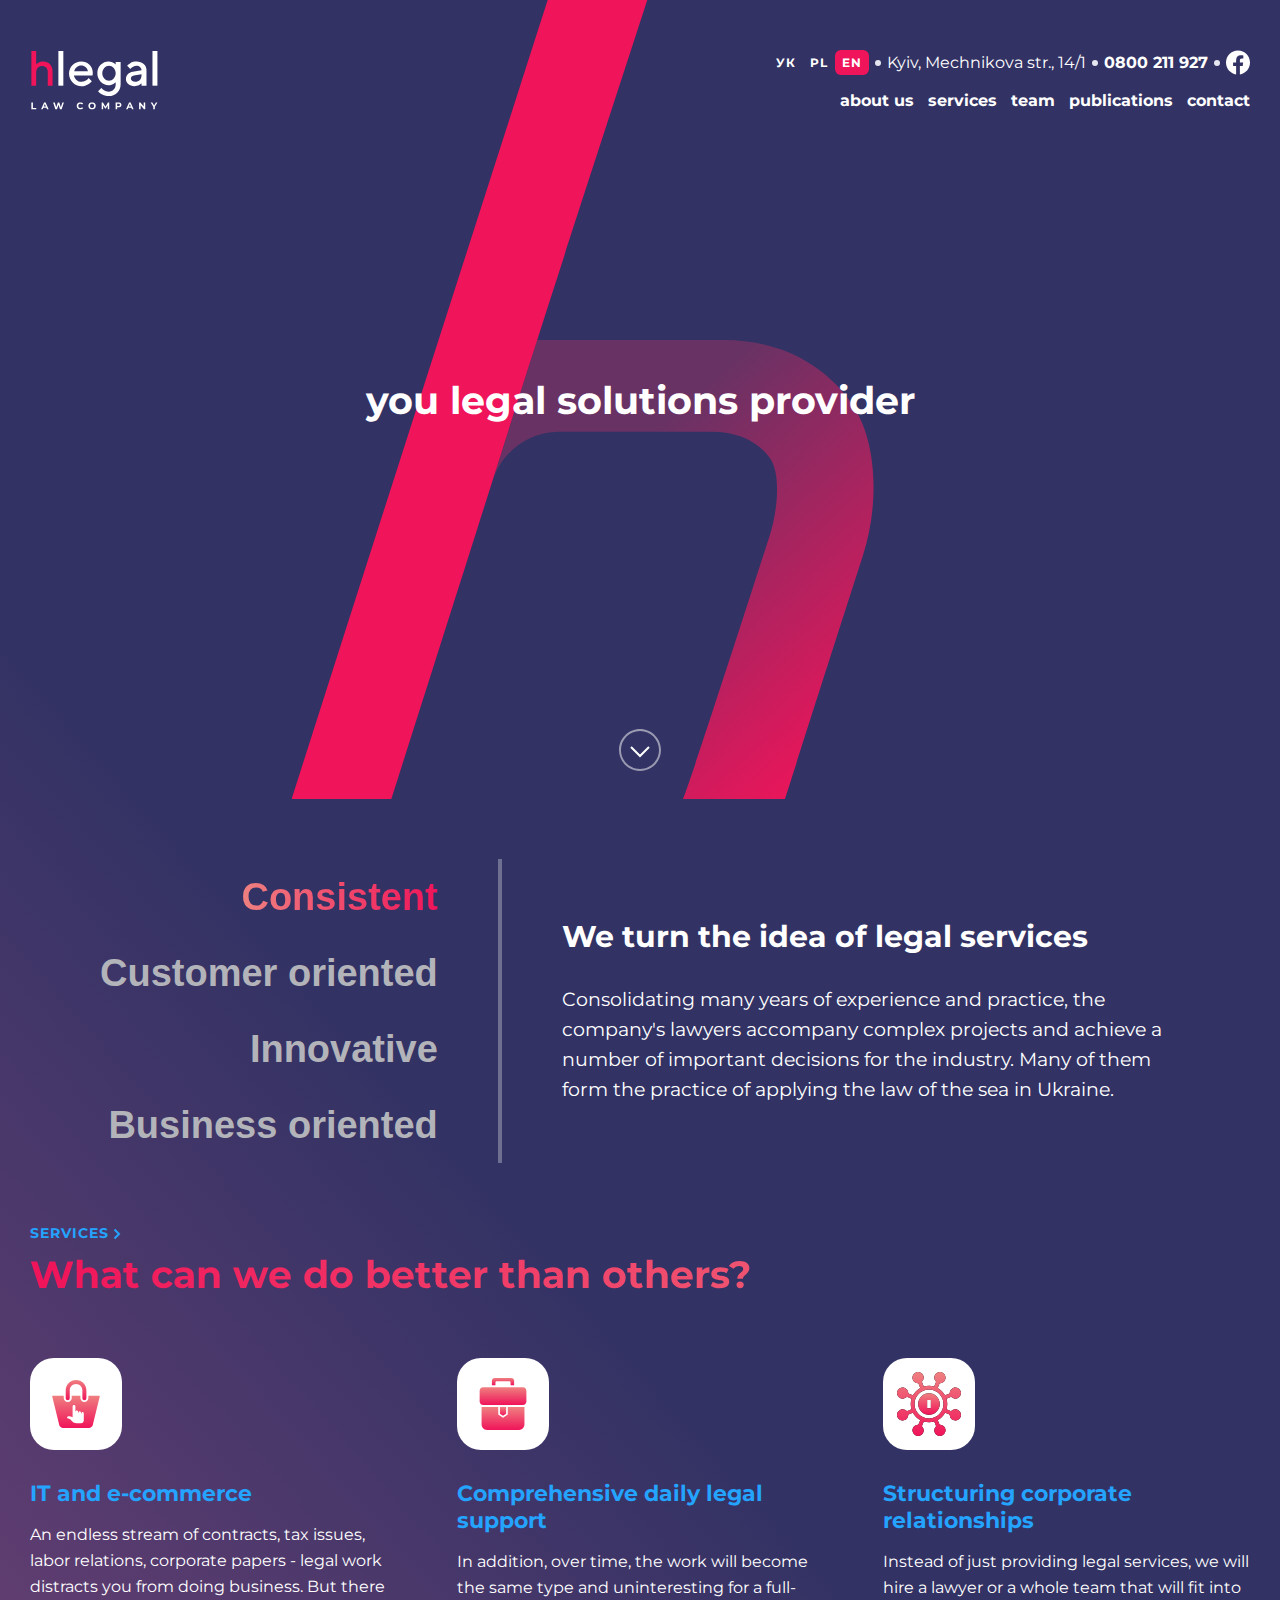
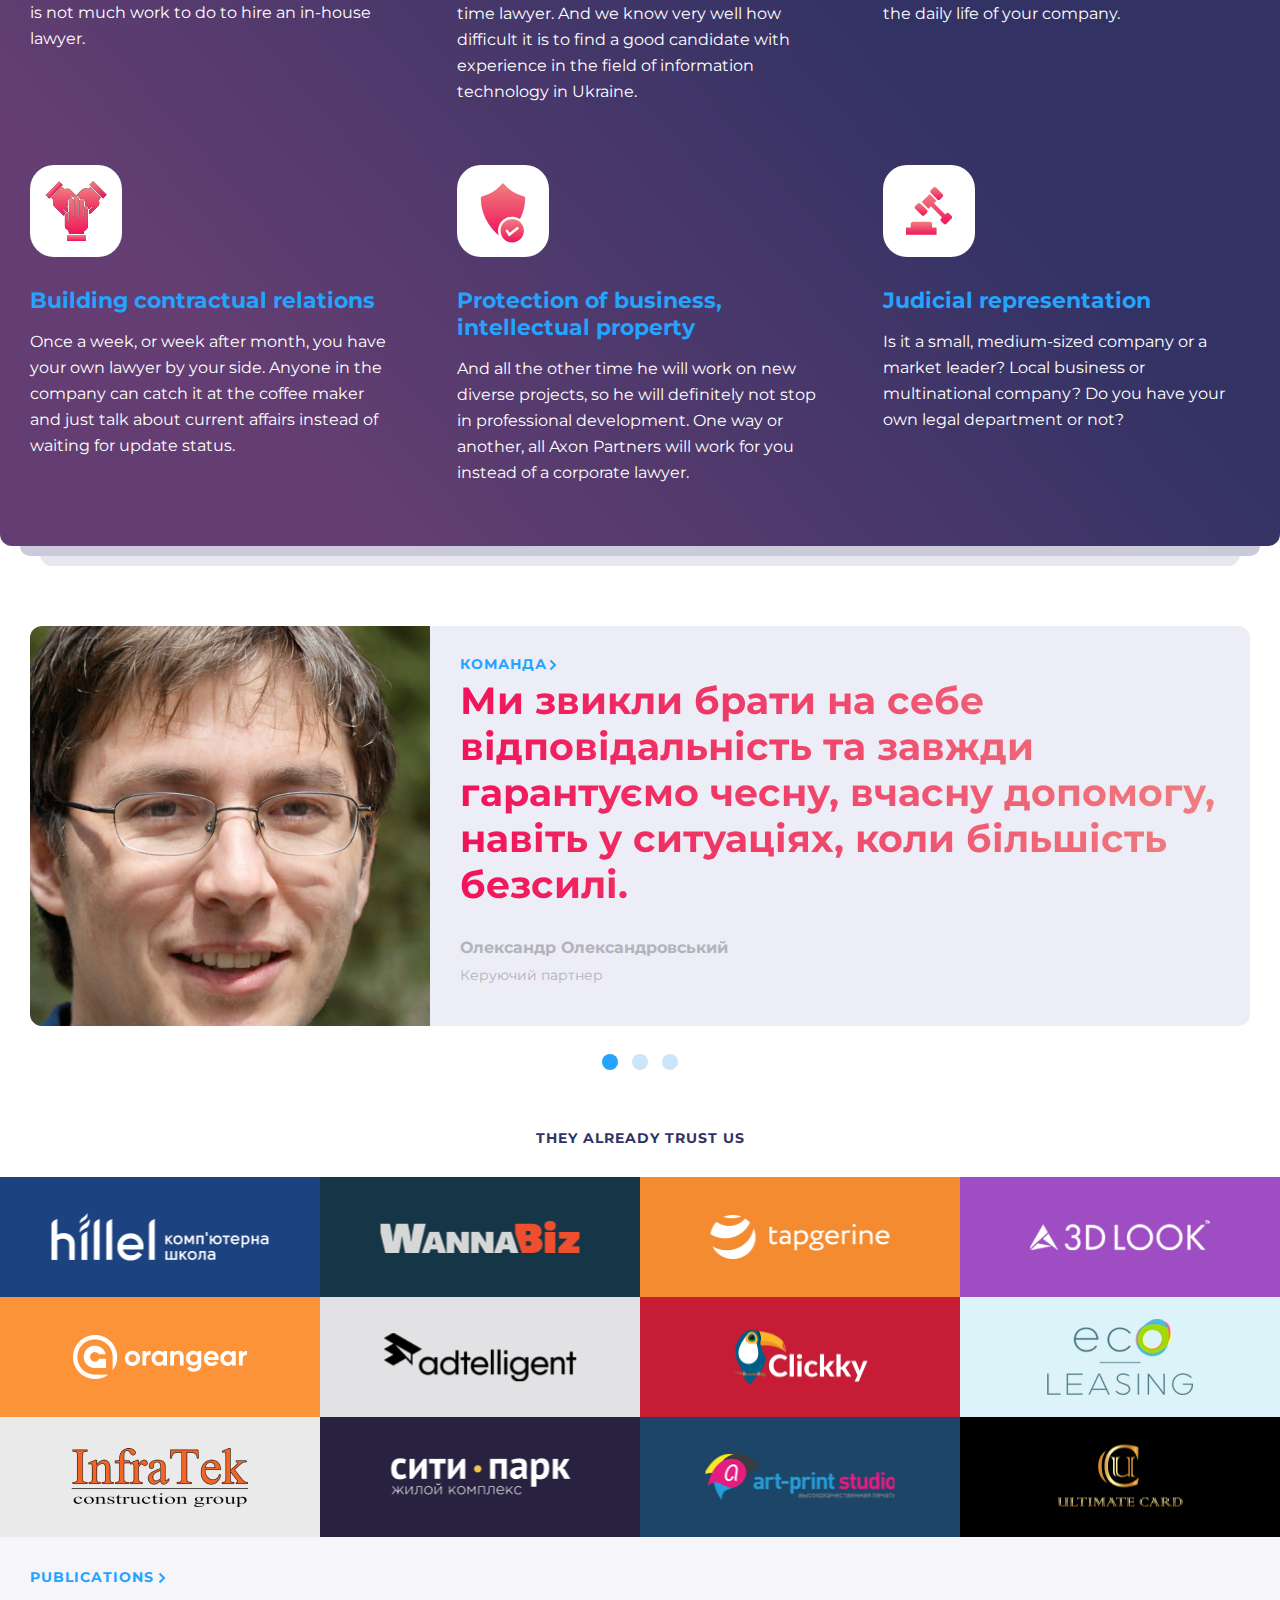
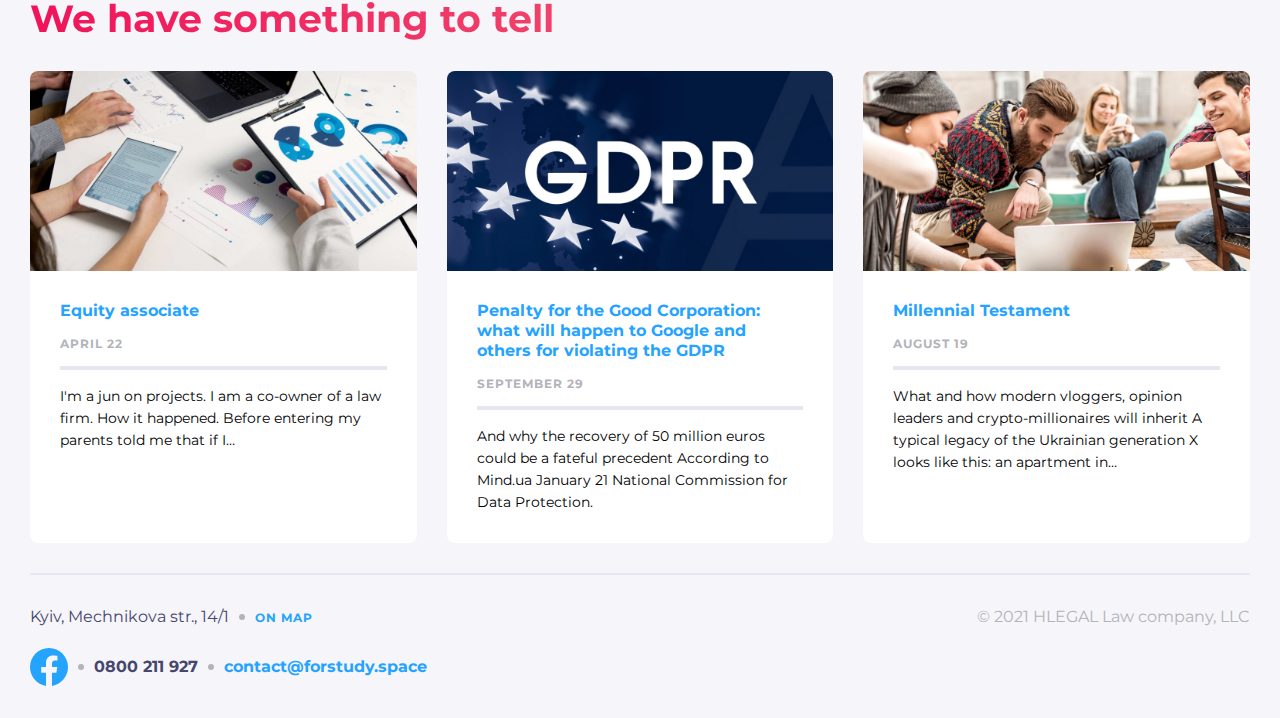
==== commit 8ef97bc1: "edit for PerfectPixel" ====
--- a/app/index.html
+++ b/app/index.html
@@ -638,10 +638,12 @@
                                     </svg>
                                 </a>
                             </div>
-                            <div class="dot-separator dot-separator_dark-grey">
+                            <div
+                                class="dot-separator dot-separator_dark-grey footer__phone"
+                            >
                                 <a
                                     href="tel:0800211927"
-                                    class="phone phone_dark-blue footer__phone"
+                                    class="phone phone_dark-blue"
                                     >0800 211 927</a
                                 >
                             </div>
--- a/app/css/style.css
+++ b/app/css/style.css
@@ -539,7 +539,7 @@
       -ms-flex-pack: justify;
           justify-content: space-between;
   margin: 0 -15px;
-  padding: 15px 15px;
+  padding: 10px 15px;
 }
 
 .header__top-line_on-dark {
@@ -572,6 +572,10 @@
   border-radius: 6px;
   text-decoration: none;
   text-transform: uppercase;
+  -webkit-transition-duration: 300ms;
+          transition-duration: 300ms;
+  -webkit-transition-property: background-color;
+  transition-property: background-color;
 }
 
 .header__lang-link_on-dark {
@@ -580,6 +584,7 @@
 
 .header__lang-link_on-dark:hover {
   background-color: rgba(255, 255, 255, 0.2);
+  color: #ffffff;
 }
 
 .header__lang-link_on-white {
@@ -588,6 +593,11 @@
 
 .header__lang-link_on-white:hover {
   background-color: #f5f5fa;
+  color: #b3b3ba;
+}
+
+.header__lang-link:active {
+  color: #f0145a;
 }
 
 .header__logo-box {
@@ -597,6 +607,7 @@
   -webkit-box-align: start;
       -ms-flex-align: start;
           align-items: flex-start;
+  padding-top: 8px;
 }
 
 .header__menu {
@@ -667,11 +678,17 @@
   .header__fb-icon a {
     display: block;
   }
+  .header__fb-icon path {
+    -webkit-transition-duration: 300ms;
+            transition-duration: 300ms;
+    -webkit-transition-property: fill;
+    transition-property: fill;
+  }
   .header__fb-icon:hover path {
     fill: #f0145a;
   }
   .header__logo-box {
-    padding: 30px 0;
+    padding: 16px 0 26px;
   }
   .header__logo img {
     width: 130px;
@@ -701,6 +718,7 @@
   }
   .header__menu-item a.active {
     border-bottom: 2px solid #f0145a;
+    color: #f0145a;
     padding-bottom: 3px;
   }
   .header__menu-link {
@@ -710,17 +728,31 @@
     line-height: 20px;
     padding: 0 0 3px;
     border-radius: 0;
+    -webkit-transition-duration: 300ms;
+            transition-duration: 300ms;
+    -webkit-transition-property: all;
+    transition-property: all;
+  }
+  .header__menu-link_on-dark {
+    color: #ffffff;
+  }
+  .header__menu-link_on-dark:hover {
+    background-color: transparent;
+    border-bottom: 2px solid #ffffff;
+    color: #ffffff;
+  }
+  .header__menu-link_on-white {
+    color: #24a3ff;
+  }
+  .header__menu-link_on-white:hover {
+    background-color: transparent;
+    border-bottom: 2px solid #24a3ff;
+    color: #24a3ff;
   }
   .header__menu-link:active {
     background-color: transparent;
     border-bottom: 2px solid #f0145a;
     color: #f0145a;
-  }
-  .header__menu-link_on-dark {
-    color: #ffffff;
-  }
-  .header__menu-link_on-white {
-    color: #24a3ff;
   }
 }
 
@@ -732,6 +764,7 @@
     grid-template-columns: 1fr auto;
     grid-template-rows: -webkit-min-content -webkit-min-content;
     grid-template-rows: min-content min-content;
+    padding-top: 42px;
   }
   .header__top-line {
     grid-column: 2 / 3;
@@ -761,6 +794,12 @@
   }
 }
 
+@media (min-width: 1200px) {
+  .header {
+    padding-top: 50px;
+  }
+}
+
 .footer {
   background-color: #f5f5fa;
   text-align: center;
@@ -768,7 +807,7 @@
 
 .footer__box {
   padding: 30px 0;
-  border-top: 4px solid #e6e6f0;
+  border-top: 2px solid #e6e6f0;
 }
 
 .footer__box_no-border {
@@ -836,6 +875,9 @@
 }
 
 @media (min-width: 768px) {
+  .footer__box {
+    padding: 32px 0;
+  }
   .footer__wrap {
     max-width: 400px;
     margin: 0 auto;
@@ -903,7 +945,7 @@
   line-height: 46px;
   max-width: 417px;
   margin: 0 auto;
-  padding: 0 0 159px 30px;
+  padding: 0 0 157px 30px;
   text-align: center;
 }
 
@@ -926,7 +968,7 @@
 
 @media (min-width: 768px) {
   .top-section {
-    padding: 264px 0 30px;
+    padding: 270px 0 30px;
   }
   .top-section__title {
     padding: 0 0 417px 0;
@@ -936,7 +978,7 @@
 
 @media (min-width: 992px) {
   .top-section {
-    padding: 240px 0 30px;
+    padding: 246px 0 30px;
   }
   .top-section__title {
     padding: 0 0 289px 0;
@@ -945,7 +987,7 @@
 
 @media (min-width: 1200px) {
   .top-section {
-    padding: 256px 0 30px;
+    padding: 262px 0 30px;
   }
   .top-section__title {
     padding: 0 0 305px 0;
@@ -955,7 +997,7 @@
 .qualities {
   margin: 0 auto;
   max-width: 1080px;
-  padding-top: 30px;
+  padding-top: 26px;
 }
 
 .qualities__tab-switcher {
@@ -1030,7 +1072,7 @@
 
 @media (min-width: 768px) {
   .qualities {
-    padding-top: 60px;
+    padding-top: 54px;
   }
   .qualities__tab-switcher {
     padding: 0 0 60px 0;
@@ -1098,6 +1140,10 @@
   padding: 10px 0 26px 0;
 }
 
+.services__title_pt {
+  padding: 0 0 26px 0;
+}
+
 .services__wrap {
   list-style: none;
   padding-left: 0;
@@ -1123,6 +1169,9 @@
   }
   .services__title {
     padding: 10px 0 60px 0;
+  }
+  .services__title_pt {
+    padding: 0 0 55px 0;
   }
   .services__wrap {
     display: grid;
@@ -1153,7 +1202,7 @@
   border-radius: 12px;
   list-style: none;
   padding-left: 0;
-  margin-bottom: 30px;
+  margin-bottom: 21px;
 }
 
 .team__slider-item {
@@ -1170,7 +1219,7 @@
 }
 
 .team__slider-content {
-  padding: 30px 30px;
+  padding: 23px 30px 30px;
 }
 
 .team__slider-text {
@@ -1215,6 +1264,9 @@
     width: 400px;
     -o-object-fit: none;
        object-fit: none;
+  }
+  .team__slider-content {
+    padding: 28px 30px 30px;
   }
 }
 
@@ -1341,7 +1393,7 @@
 }
 
 .publications__text-wrap {
-  padding: 30px 30px;
+  padding: 26px 30px 30px;
 }
 
 .publications__link {
@@ -1373,6 +1425,7 @@
   }
   .publications__title {
     padding-top: 10px;
+    padding-bottom: 29px;
   }
   .publications__list {
     display: grid;
@@ -1517,7 +1570,7 @@
   position: relative;
   background: url(../img/about-team-768.jpg) no-repeat center, linear-gradient(264.71deg, #f01432 0%, #323264 29.69%);
   background-size: cover;
-  height: 144px;
+  height: 114px;
 }
 
 .about-team__text {
@@ -1580,10 +1633,11 @@
   font-weight: 400;
   font-size: 19px;
   line-height: 30px;
-}
-
-.about-quality__text p {
-  padding-bottom: 30px;
+  padding-bottom: 10px;
+}
+
+.about-quality__par {
+  padding-bottom: 20px;
 }
 
 .about-quality__title {
@@ -1596,7 +1650,7 @@
 
 @media (min-width: 768px) {
   .about-quality {
-    padding: 60px 30px;
+    padding: 60px 30px 30px;
   }
 }
 
@@ -1628,7 +1682,7 @@
 
 .achievements__slider {
   list-style: none;
-  padding: 0 0 30px 0;
+  padding: 0 0 22px 0;
 }
 
 .achievements__slider .hide {
@@ -1676,6 +1730,9 @@
 }
 
 @media (min-width: 992px) {
+  .achievements__slider-item {
+    height: 110px;
+  }
   .achievements__slider-img {
     height: 60px;
   }
@@ -1712,7 +1769,7 @@
 }
 
 .ecommerce__consultation-text p {
-  padding-bottom: 28px;
+  padding-bottom: 23px;
 }
 
 .ecommerce__services-list {
